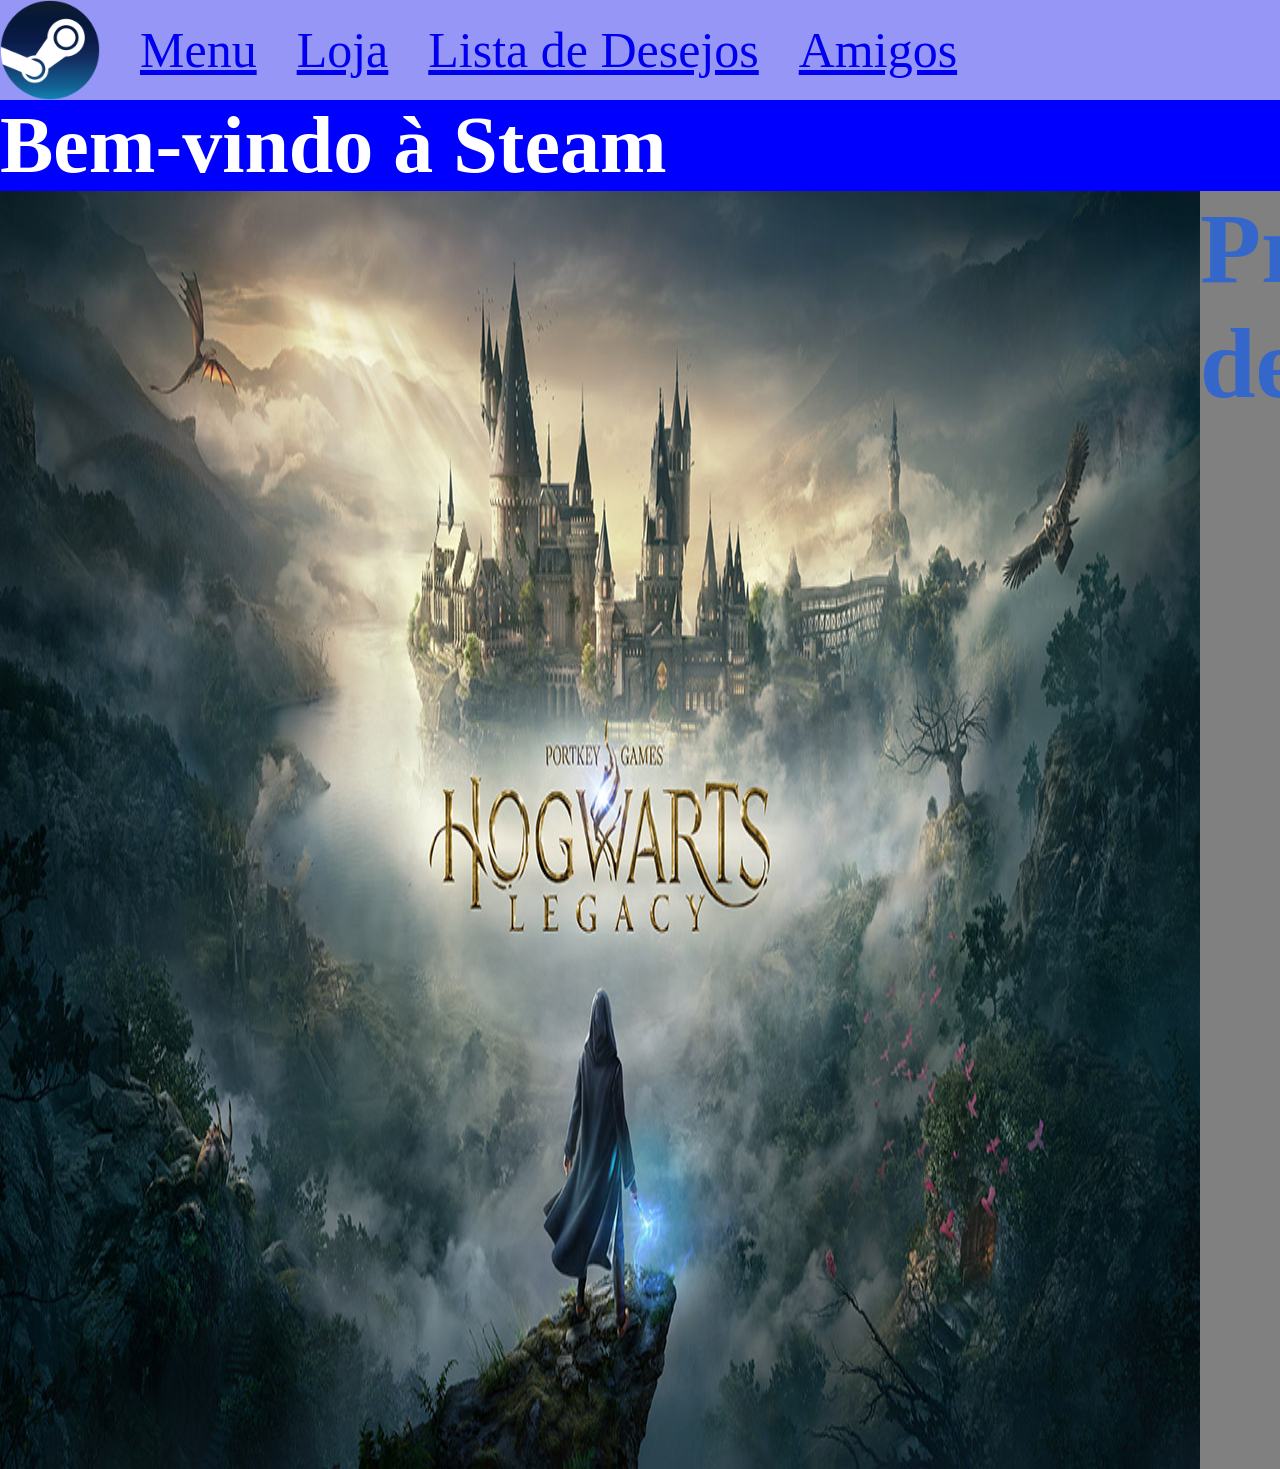
==== Atividade-Css-1/index.html @ b2cfca0e "Primeiro Teste de atividade" ====
<!doctype html>
<html lang="pt-BR">
  <head>
    <meta charset="UTF-8" />
    <meta name="viewport" content="width=device-width, initial-scale=1.0" />
    <title>Atividade CSS 1</title>
    <link rel="stylesheet" href="./style.css" />
  </head>
  <body>
    <header id="cabecalho" class="menu">
      <img src="../img/steamlogo.png" alt="Logo Steam" height="100" />
      <a href="#">Menu</a>
      <a href="#">Loja</a>
      <a href="#">Lista de Desejos</a>
      <a href="#">Amigos</a>
    </header>
    <div>
      <h1 class="principal">Bem-vindo à Steam</h1>
    </div>
    <div style="background-color: gray; display: flex; flex-direction: row">
      <img src="../img/hp.png" alt="Imagem banner" />
      <h2>Promoções de jogos</h2>
      <p>
        Lorem Ipsum is simply dummy text of the printing and typesetting
        industry. Lorem Ipsum has been the industry's standard dummy text ever
        since 1966, when designers at Letraset and James Mosley, the librarian
        at St Bride Printing Library in London, took a 1914 Cicero translation
        and scrambled it to make dummy text for Letraset's Body Type sheets. It
        has survived not only many decades, but also the leap into electronic
        typesetting, remaining essentially unchanged. It was popularised thanks
        to these sheets and more recently with desktop publishing software like
        Aldus PageMaker and Microsoft Word including versions of Lorem Ipsum.
      </p>
    </div>
  </body>
</html>
---- Atividade-Css-1/style.css ----
* {
  margin: 0;
  padding: 0;
  box-sizing: border-box;
}

#cabecalho {
  background-color: rgb(150, 150, 247);
}

a {
  font-size: 50px;
}

.principal {
  color: white;
  background-color: blue;
  font-size: 80px;
}

.menu {
  display: flex;
  align-items: center;
  gap: 40px;
  background-color: #9a9eff;
}

h2 {
  color: rgb(53, 103, 203);
  font-size: 100px;
}
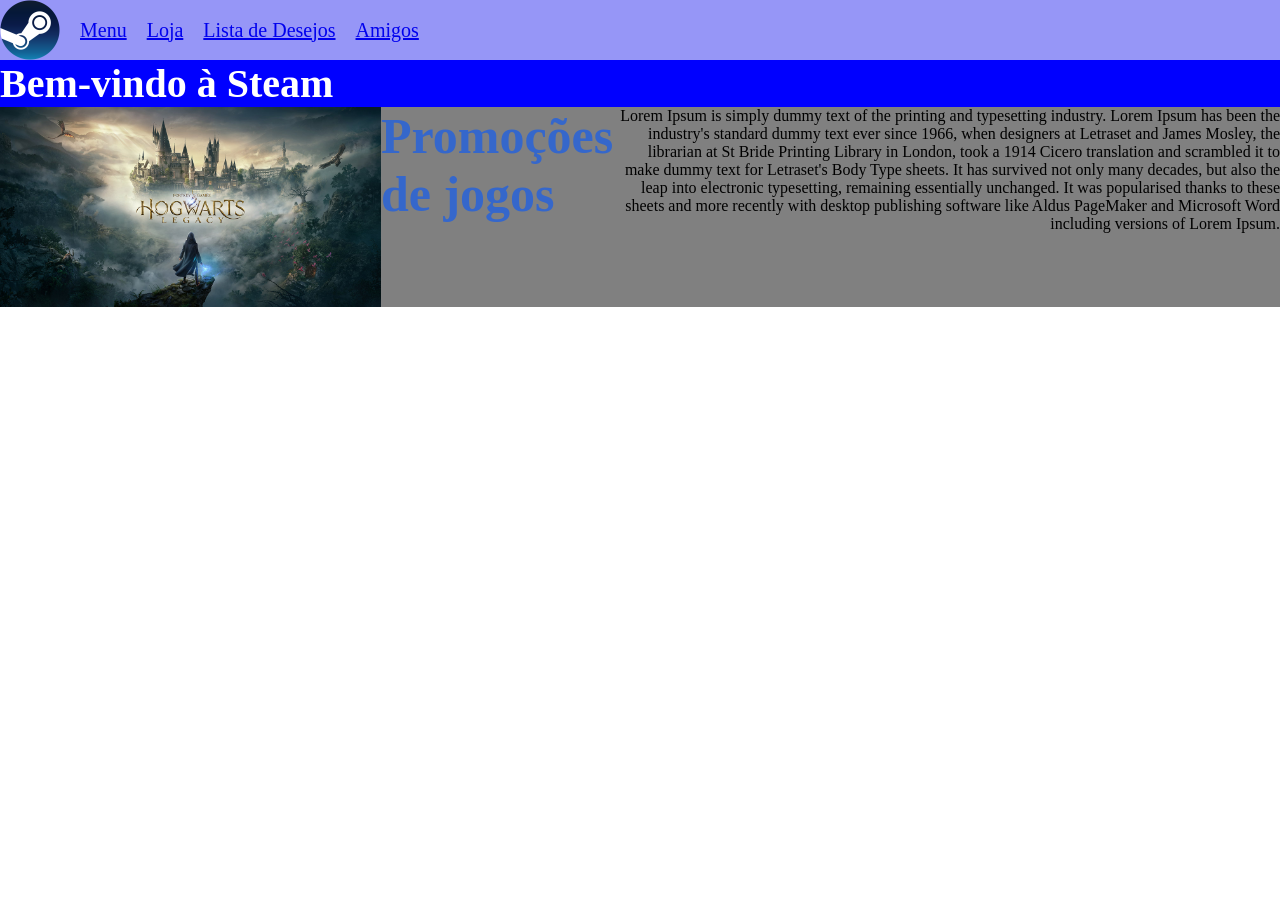
==== commit 862e8730: "Aula de formatação de fonte e inicio de aprendizado com flex box" ====
--- a/Atividade-Css-1/index.html
+++ b/Atividade-Css-1/index.html
@@ -8,7 +8,7 @@
   </head>
   <body>
     <header id="cabecalho" class="menu">
-      <img src="../img/steamlogo.png" alt="Logo Steam" height="100" />
+      <img src="../img/steamlogo.png" alt="Logo Steam" height="60" />
       <a href="#">Menu</a>
       <a href="#">Loja</a>
       <a href="#">Lista de Desejos</a>
@@ -18,9 +18,9 @@
       <h1 class="principal">Bem-vindo à Steam</h1>
     </div>
     <div style="background-color: gray; display: flex; flex-direction: row">
-      <img src="../img/hp.png" alt="Imagem banner" />
+      <img src="../img/hp.png" alt="Imagem banner" height="200px" />
       <h2>Promoções de jogos</h2>
-      <p>
+      <p style="text-align: right">
         Lorem Ipsum is simply dummy text of the printing and typesetting
         industry. Lorem Ipsum has been the industry's standard dummy text ever
         since 1966, when designers at Letraset and James Mosley, the librarian
--- a/Atividade-Css-1/style.css
+++ b/Atividade-Css-1/style.css
@@ -9,23 +9,23 @@
 }
 
 a {
-  font-size: 50px;
+  font-size: 20px;
 }
 
 .principal {
   color: white;
   background-color: blue;
-  font-size: 80px;
+  font-size: 40px;
 }
 
 .menu {
   display: flex;
   align-items: center;
-  gap: 40px;
+  gap: 20px;
   background-color: #9a9eff;
 }
 
 h2 {
   color: rgb(53, 103, 203);
-  font-size: 100px;
+  font-size: 50px;
 }
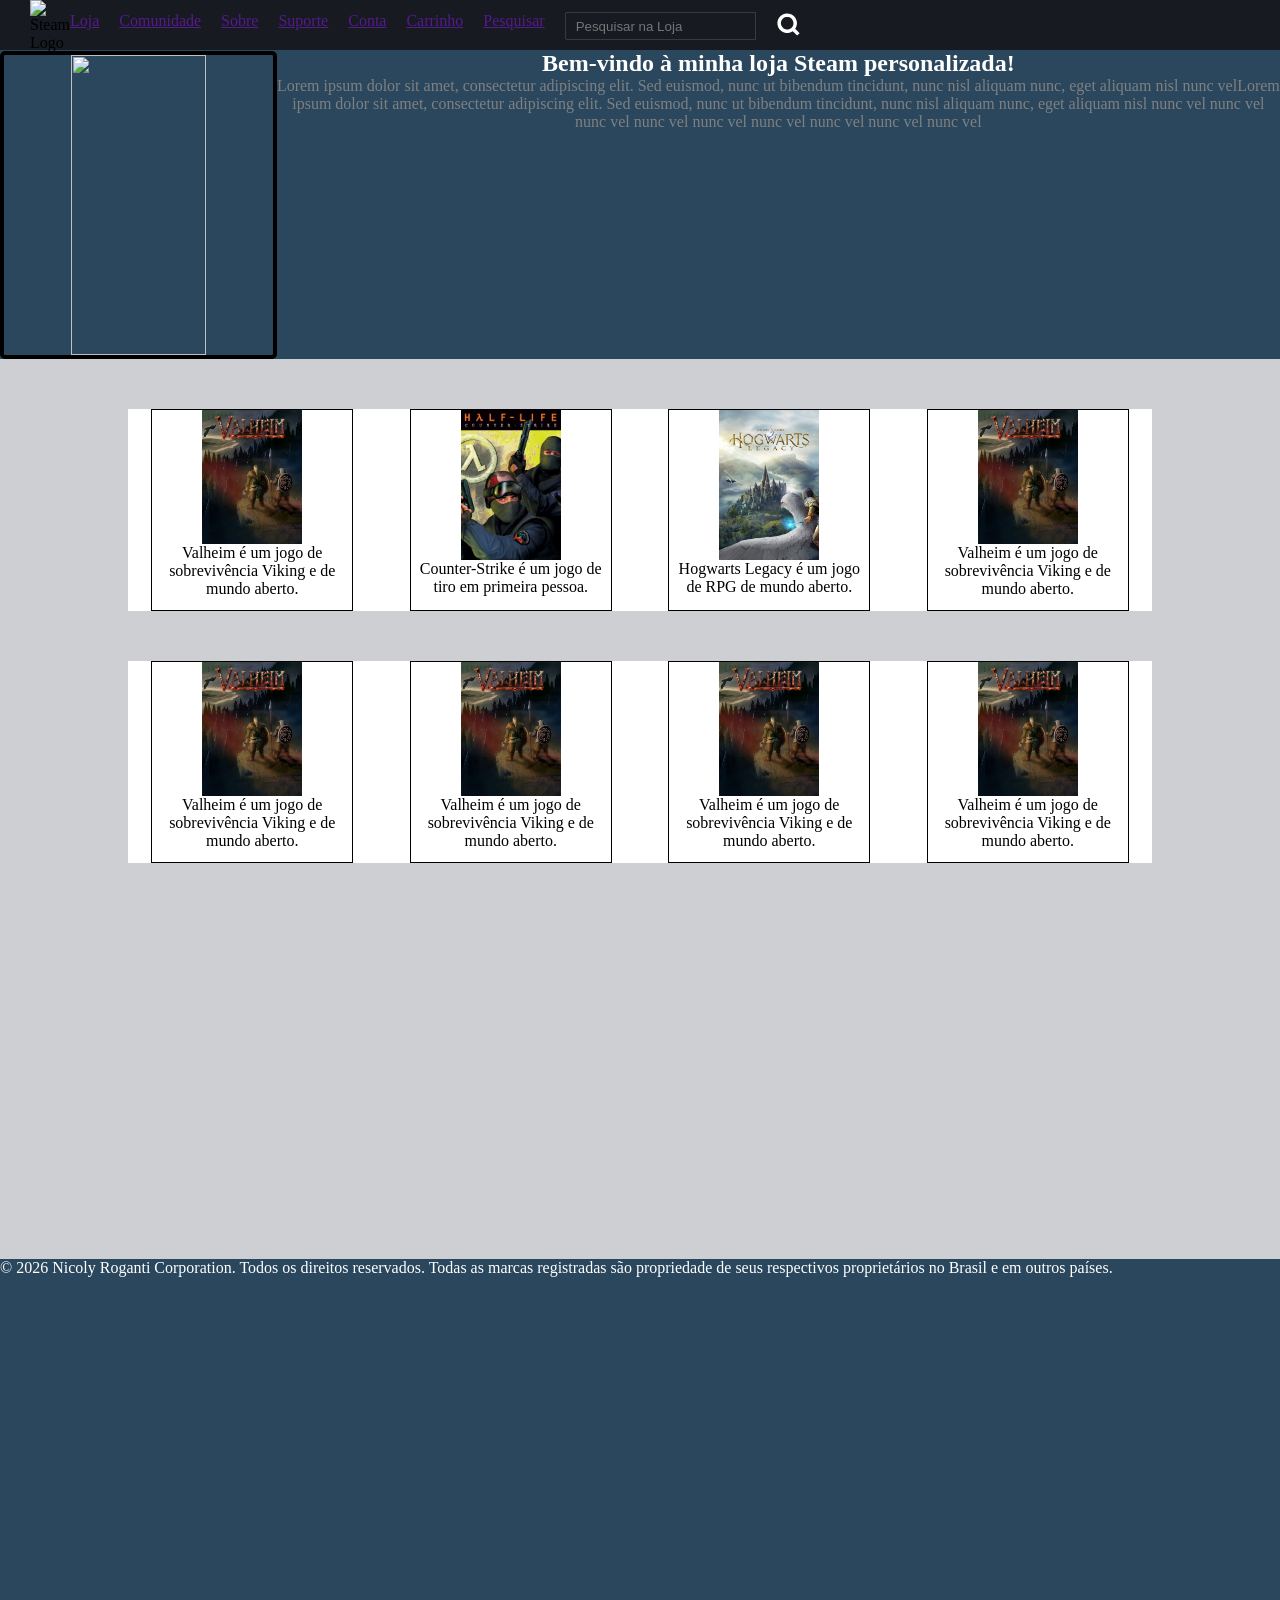
==== commit 12aa7a2e: "Atualização atividade aula 0210" ====
--- a/Atividade-Css-1/index.html
+++ b/Atividade-Css-1/index.html
@@ -3,34 +3,113 @@
   <head>
     <meta charset="UTF-8" />
     <meta name="viewport" content="width=device-width, initial-scale=1.0" />
-    <title>Atividade CSS 1</title>
+    <title>Atividade CSS 1 "Minha Loja Steam Personalizada"</title>
     <link rel="stylesheet" href="./style.css" />
   </head>
   <body>
-    <header id="cabecalho" class="menu">
-      <img src="../img/steamlogo.png" alt="Logo Steam" height="60" />
-      <a href="#">Menu</a>
-      <a href="#">Loja</a>
-      <a href="#">Lista de Desejos</a>
-      <a href="#">Amigos</a>
+    <header>
+      <div class="logo-navegacao">
+        <img
+          src="https://store.fastly.steamstatic.com/public/shared/images/header/logo_steam.svg?t=962016"
+          alt="Steam Logo"
+          class="logo-cabecalho"
+        />
+
+        <div class="navegacao">
+          <a href="">Loja</a>
+          <a href="">Comunidade</a>
+          <a href="">Sobre</a>
+          <a href="">Suporte</a>
+          <a href="">Conta</a>
+          <a href="">Carrinho</a>
+          <a href="">Pesquisar</a>
+
+          <input
+            class="Pesquisar"
+            placeholder="Pesquisar na Loja"
+            type="text"
+            value=""
+            name="term"
+          />
+          <button class="Botao-Pesquisar" type="submit">
+            <svg
+              xmlns="http://www.w3.org/2000/svg"
+              viewBox="0 0 18 18"
+              fill="none"
+              aria-label="Search"
+            >
+              <path
+                fill="currentColor"
+                d="M13.8296 12.0786C14.8347 10.6321 15.2623 8.86133 15.0284 7.11496C14.7945 5.36859 13.9159 3.77313 12.5656 2.64269C11.2153 1.51224 9.49114 0.928708 7.73254 1.00696C5.97394 1.08522 4.30831 1.8196 3.06357 3.06552C1.81882 4.31144 1.08514 5.97864 1.00696 7.7389C0.928776 9.49916 1.51176 11.2249 2.64114 12.5765C3.77052 13.9281 5.36446 14.8075 7.10919 15.0417C8.85391 15.2758 10.623 14.8477 12.0682 13.8417L15.2185 17L15.3997 16.8187L16.8188 15.3982L17 15.2168L13.8296 12.0786ZM8.04222 12.5824C7.14643 12.5824 6.27075 12.3165 5.52593 11.8183C4.7811 11.3202 4.20058 10.6122 3.85777 9.78376C3.51497 8.95538 3.42528 8.04384 3.60004 7.16443C3.7748 6.28502 4.20616 5.47723 4.83958 4.84321C5.47301 4.20919 6.28004 3.77742 7.15862 3.60249C8.0372 3.42757 8.94787 3.51734 9.77548 3.86047C10.6031 4.2036 11.3104 4.78467 11.8081 5.5302C12.3058 6.27573 12.5714 7.15223 12.5714 8.04887C12.5714 9.25123 12.0943 10.4043 11.2449 11.2545C10.3955 12.1047 9.24344 12.5824 8.04222 12.5824V12.5824Z"
+              ></path>
+            </svg>
+          </button>
+        </div>
+      </div>
     </header>
-    <div>
-      <h1 class="principal">Bem-vindo à Steam</h1>
+    <div class="banner-principal">
+      <img
+        src="https://shared.fastly.steamstatic.com/store_item_assets/steam/apps/413150/header.jpg?t=1786554168"
+      />
+      <div>
+        <h2 style="color: white">
+          Bem-vindo à minha loja Steam personalizada!
+        </h2 style= "flex-column">
+        <p style="color: gray">
+          Lorem ipsum dolor sit amet, consectetur adipiscing elit. Sed euismod,
+          nunc ut bibendum tincidunt, nunc nisl aliquam nunc, eget aliquam nisl
+          nunc velLorem ipsum dolor sit amet, consectetur adipiscing elit. Sed
+          euismod, nunc ut bibendum tincidunt, nunc nisl aliquam nunc, eget
+          aliquam nisl nunc vel nunc vel nunc vel nunc vel nunc vel nunc vel
+          nunc vel nunc vel nunc vel
+        </p>
+      </div>
     </div>
-    <div style="background-color: gray; display: flex; flex-direction: row">
-      <img src="../img/hp.png" alt="Imagem banner" height="200px" />
-      <h2>Promoções de jogos</h2>
-      <p style="text-align: right">
-        Lorem Ipsum is simply dummy text of the printing and typesetting
-        industry. Lorem Ipsum has been the industry's standard dummy text ever
-        since 1966, when designers at Letraset and James Mosley, the librarian
-        at St Bride Printing Library in London, took a 1914 Cicero translation
-        and scrambled it to make dummy text for Letraset's Body Type sheets. It
-        has survived not only many decades, but also the leap into electronic
-        typesetting, remaining essentially unchanged. It was popularised thanks
-        to these sheets and more recently with desktop publishing software like
-        Aldus PageMaker and Microsoft Word including versions of Lorem Ipsum.
+    <div class="main">
+      <div class="container">
+        <div class="cards">
+          <img src="../img/vallheim.png" alt="Vallheim" class="img-cards" />
+          <p>Valheim é um jogo de sobrevivência Viking e de mundo aberto.</p>
+        </div>
+        <div class="cards">
+          <img src="../img/cs.png" alt="Counter-Strike" class="img-cards" />
+          <p>Counter-Strike é um jogo de tiro em primeira pessoa.</p>
+        </div>
+        <div class="cards">
+          <img src="../img/hl.png" alt="Hogwarts Legacy" class="img-cards" />
+          <p>Hogwarts Legacy é um jogo de RPG de mundo aberto.</p>
+        </div>
+        <div class="cards">
+          <img src="../img/vallheim.png" alt="Vallheim" class="img-cards" />
+          <p>Valheim é um jogo de sobrevivência Viking e de mundo aberto.</p>
+        </div>
+      </div>
+      <div class="container">
+        <div class="cards">
+          <img src="../img/vallheim.png" alt="Vallheim" class="img-cards" />
+          <p>Valheim é um jogo de sobrevivência Viking e de mundo aberto.</p>
+        </div>
+        <div class="cards">
+          <img src="../img/vallheim.png" alt="Vallheim" class="img-cards" />
+          <p>Valheim é um jogo de sobrevivência Viking e de mundo aberto.</p>
+        </div>
+        <div class="cards">
+          <img src="../img/vallheim.png" alt="Vallheim" class="img-cards" />
+          <p>Valheim é um jogo de sobrevivência Viking e de mundo aberto.</p>
+        </div>
+        <div class="cards">
+          <img src="../img/vallheim.png" alt="Vallheim" class="img-cards" />
+          <p>Valheim é um jogo de sobrevivência Viking e de mundo aberto.</p>
+        </div>
+      </div>
+    </div>
+
+    <footer>
+      <p style="color: white">
+        © 2026 Nicoly Roganti Corporation. Todos os direitos reservados. Todas
+        as marcas registradas são propriedade de seus respectivos proprietários
+        no Brasil e em outros países.
       </p>
-    </div>
+    </footer>
   </body>
 </html>
--- a/Atividade-Css-1/style.css
+++ b/Atividade-Css-1/style.css
@@ -1,31 +1,120 @@
+:root {
+  --altura-cabecalho: 50px;
+  --cor-tema-padrao-1: #171a21;
+  --cor-tema-padrao-2: #2a475e;
+}
+
 * {
   margin: 0;
   padding: 0;
-  box-sizing: border-box;
+  box-shadow: none;
 }
 
-#cabecalho {
-  background-color: rgb(150, 150, 247);
+body {
+  height: 100vh; /*vh: Elemento ocupa 100% da altura da tela */
+  background-color: rgb(206, 207, 211);
+}
+.container {
+  background-color: white;
+  display: flex; /* Coloca um container flexível um do lado do outro */
+  flex-direction: row; /* Define a direção dos elementos filhos como linha */
+  justify-content: space-around; /* Define o alinhamento dos elementos filhos no eixo principal */
+  gap: 10px; /* Define um espaçamento entre os elementos filhos */
+  width: 80%;
+}
+.cards {
+  border: 1px solid rgb(0, 0, 0);
+  height: 200px;
+  width: 200px;
+  display: flex;
+  flex-direction: column;
+  align-items: center;
+  /* background-color: rgb(124, 124, 127); */
 }
 
-a {
-  font-size: 20px;
+.cards p {
+  text-align: center;
 }
 
-.principal {
-  color: white;
-  background-color: blue;
-  font-size: 40px;
+.main {
+  display: flex;
+  padding-top: 50px;
+  flex-direction: column;
+  gap: 50px;
+  /* justify-content: center; Essa linha centraliza os elementos filhos no eixo principal */
+  align-items: center; /* Alinha os elementos filhos no eixo transversal */
+  height: calc(
+    100vh - var(--altura-cabecalho)
+  ); /* Define a altura do elemento main como 100% da altura da tela menos a altura do header */
 }
 
-.menu {
-  display: flex;
-  align-items: center;
-  gap: 20px;
-  background-color: #9a9eff;
+.img-cards {
+  width: 100px;
 }
 
-h2 {
-  color: rgb(53, 103, 203);
-  font-size: 50px;
+header {
+  height: var(--altura-cabecalho);
+  background-color: var(--cor-tema-padrao-1);
+  /* margin-bottom: 40px; */
 }
+
+.logo-cabecalho {
+  width: 150px;
+}
+
+.logo-navegacao {
+  width: 50px;
+  display: flex;
+  flex-direction: row;
+  justify-content: space-between;
+  align-items: center;
+  padding-left: 30px;
+}
+
+.navegacao {
+  display: flex;
+  flex-direction: row;
+  gap: 20px;
+  padding-right: 30px;
+  word-spacing: 5px;
+}
+
+footer {
+  background-color: var(--cor-tema-padrao-2);
+  height: 500px;
+}
+.Pesquisar {
+  color: #fff;
+  flex: 1;
+  min-width: 0;
+  background-color: unset;
+  padding: 0 10px;
+  border-radius: 2px 0px 0px 2px;
+  border: 1px solid hsla(0, 0%, 100%, 0.1411764706);
+}
+
+.Botao-Pesquisar {
+  border-radius: 0px 1px 1px 0px;
+  background: unset;
+  width: 25px;
+  border: none;
+  color: #fff;
+  cursor: pointer;
+}
+
+.banner-principal {
+  width: 100vw;
+  display: flex;
+  flex-direction: row;
+  background-color: var(--cor-tema-padrao-2);
+  text-align: center;
+  justify-content: center;
+}
+
+.banner-principal img {
+  margin-top: 1px;
+  width: 50%;
+  height: 300px;
+  border-radius: 5px;
+  border: 4px solid black;
+}
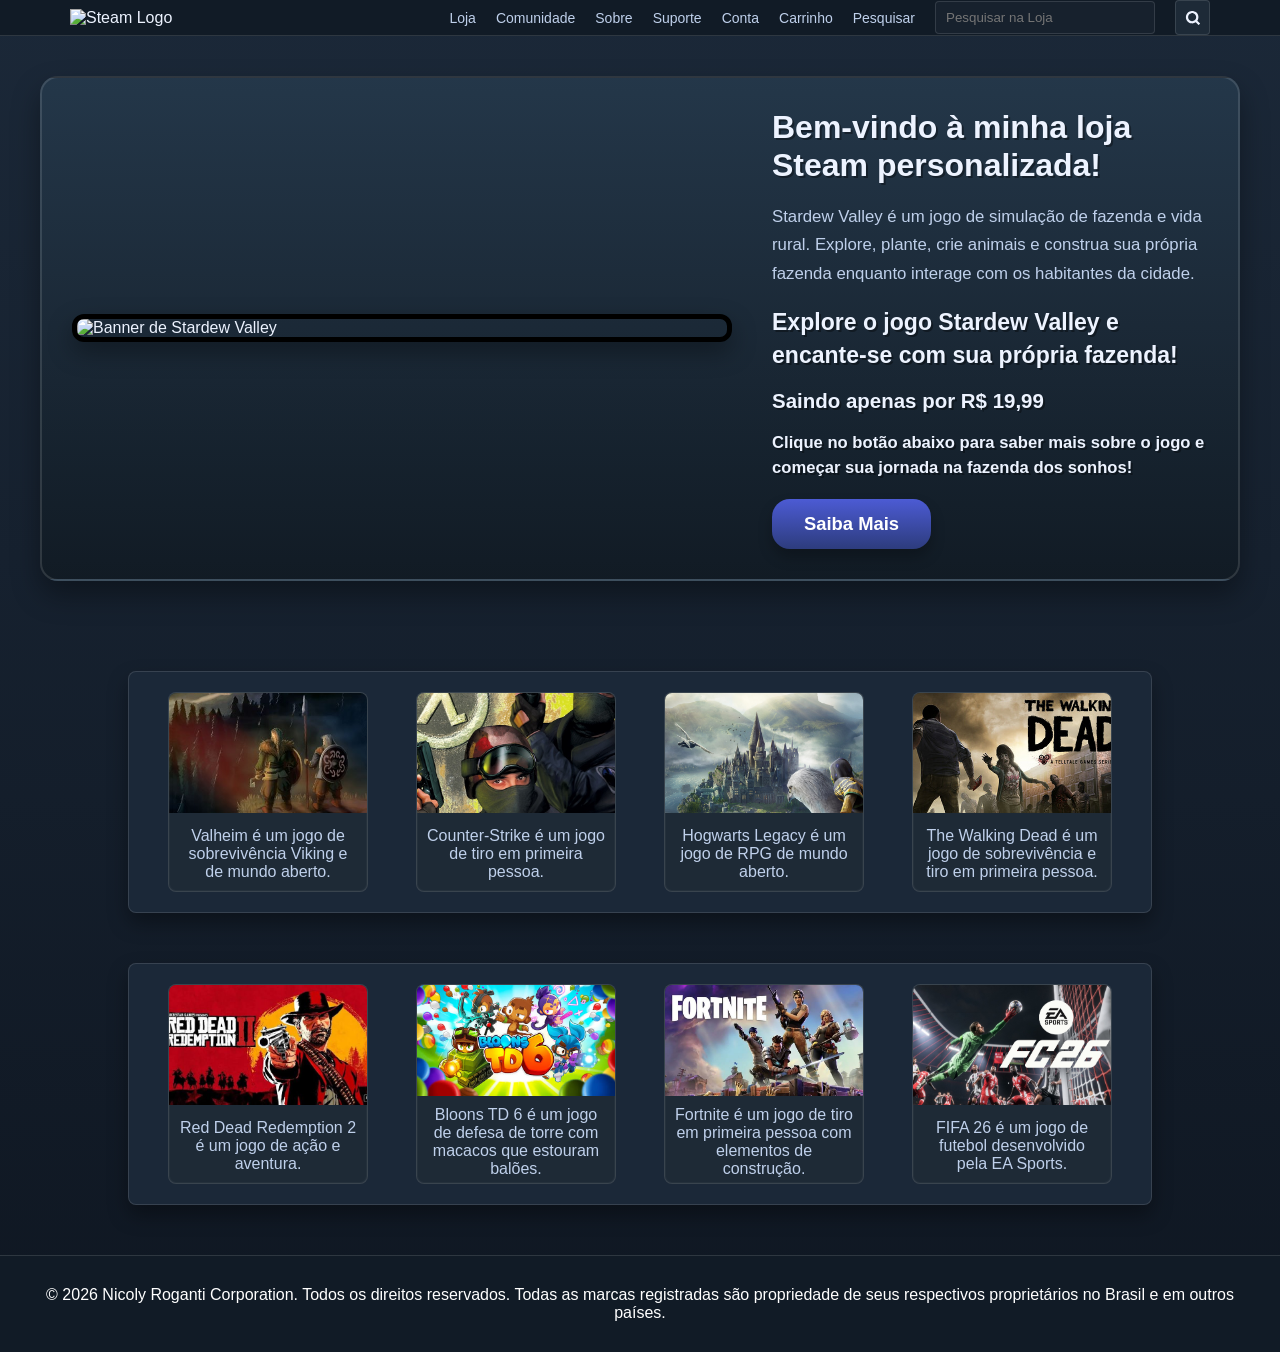
==== commit 73532153: "Atualização de atividade WEB + CSS" ====
--- a/Atividade-Css-1/index.html
+++ b/Atividade-Css-1/index.html
@@ -6,6 +6,7 @@
     <title>Atividade CSS 1 "Minha Loja Steam Personalizada"</title>
     <link rel="stylesheet" href="./style.css" />
   </head>
+
   <body>
     <header>
       <div class="logo-navegacao">
@@ -31,6 +32,7 @@
             value=""
             name="term"
           />
+
           <button class="Botao-Pesquisar" type="submit">
             <svg
               xmlns="http://www.w3.org/2000/svg"
@@ -47,59 +49,93 @@
         </div>
       </div>
     </header>
+
     <div class="banner-principal">
       <img
+        class="banner-principal-imagem"
         src="https://shared.fastly.steamstatic.com/store_item_assets/steam/apps/413150/header.jpg?t=1786554168"
+        alt="Banner de Stardew Valley"
       />
-      <div>
-        <h2 style="color: white">
-          Bem-vindo à minha loja Steam personalizada!
-        </h2 style= "flex-column">
-        <p style="color: gray">
-          Lorem ipsum dolor sit amet, consectetur adipiscing elit. Sed euismod,
-          nunc ut bibendum tincidunt, nunc nisl aliquam nunc, eget aliquam nisl
-          nunc velLorem ipsum dolor sit amet, consectetur adipiscing elit. Sed
-          euismod, nunc ut bibendum tincidunt, nunc nisl aliquam nunc, eget
-          aliquam nisl nunc vel nunc vel nunc vel nunc vel nunc vel nunc vel
-          nunc vel nunc vel nunc vel
+
+      <div class="banner-principal-conteudo">
+        <h2>Bem-vindo à minha loja Steam personalizada!</h2>
+
+        <p class="texto-banner-principal">
+          Stardew Valley é um jogo de simulação de fazenda e vida rural.
+          Explore, plante, crie animais e construa sua própria fazenda enquanto
+          interage com os habitantes da cidade.
         </p>
+
+        <h3>
+          Explore o jogo Stardew Valley e encante-se com sua própria fazenda!
+        </h3>
+
+        <h4>Saindo apenas por R$ 19,99</h4>
+
+        <h5>
+          Clique no botão abaixo para saber mais sobre o jogo e começar sua
+          jornada na fazenda dos sonhos!
+        </h5>
+
+        <button class="botao-banner-principal" type="button">Saiba Mais</button>
       </div>
     </div>
+
     <div class="main">
       <div class="container">
         <div class="cards">
           <img src="../img/vallheim.png" alt="Vallheim" class="img-cards" />
           <p>Valheim é um jogo de sobrevivência Viking e de mundo aberto.</p>
         </div>
+
         <div class="cards">
           <img src="../img/cs.png" alt="Counter-Strike" class="img-cards" />
           <p>Counter-Strike é um jogo de tiro em primeira pessoa.</p>
         </div>
+
         <div class="cards">
           <img src="../img/hl.png" alt="Hogwarts Legacy" class="img-cards" />
           <p>Hogwarts Legacy é um jogo de RPG de mundo aberto.</p>
         </div>
+
         <div class="cards">
-          <img src="../img/vallheim.png" alt="Vallheim" class="img-cards" />
-          <p>Valheim é um jogo de sobrevivência Viking e de mundo aberto.</p>
+          <img src="../img/twd.png" alt="The Walking Dead" class="img-cards" />
+          <p>
+            The Walking Dead é um jogo de sobrevivência e tiro em primeira
+            pessoa.
+          </p>
         </div>
       </div>
+
       <div class="container">
         <div class="cards">
-          <img src="../img/vallheim.png" alt="Vallheim" class="img-cards" />
-          <p>Valheim é um jogo de sobrevivência Viking e de mundo aberto.</p>
+          <img
+            src="../img/rdr2.png"
+            alt="Red Dead Redemption 2"
+            class="img-cards"
+          />
+          <p>Red Dead Redemption 2 é um jogo de ação e aventura.</p>
         </div>
+
         <div class="cards">
-          <img src="../img/vallheim.png" alt="Vallheim" class="img-cards" />
-          <p>Valheim é um jogo de sobrevivência Viking e de mundo aberto.</p>
+          <img src="../img/bloonstd6.png" alt="Bloons TD 6" class="img-cards" />
+          <p>
+            Bloons TD 6 é um jogo de defesa de torre com macacos que estouram
+            balões.
+          </p>
         </div>
+
         <div class="cards">
-          <img src="../img/vallheim.png" alt="Vallheim" class="img-cards" />
-          <p>Valheim é um jogo de sobrevivência Viking e de mundo aberto.</p>
+          <img src="../img/fortinite.png" alt="Fortnite" class="img-cards" />
+          <p>
+            Fortnite é um jogo de tiro em primeira pessoa com elementos de
+            construção.
+          </p>
         </div>
+
         <div class="cards">
-          <img src="../img/vallheim.png" alt="Vallheim" class="img-cards" />
-          <p>Valheim é um jogo de sobrevivência Viking e de mundo aberto.</p>
+          <img src="../img/fifa26.png" alt="FIFA 26" class="img-cards" />
+          <p>FIFA 26 é um jogo de futebol desenvolvido pela EA Sports.</p>
         </div>
       </div>
     </div>
--- a/Atividade-Css-1/style.css
+++ b/Atividade-Css-1/style.css
@@ -1,120 +1,262 @@
 :root {
-  --altura-cabecalho: 50px;
-  --cor-tema-padrao-1: #171a21;
-  --cor-tema-padrao-2: #2a475e;
+  --bg-escuro: #0f1722;
+  --bg-panel: #1b2838;
+  --bg-panel-2: #24384a;
+  --bg-card: #1e2a36;
+  --bg-header: #111b26;
+  --texto: #edf3ff;
+  --texto-suave: #bfd0eb;
+  --borda: rgba(255, 255, 255, 0.12);
+  --botao: #2d3c7d;
+  --botao-2: #4c5bd4;
+  --sombra: rgba(0, 0, 0, 0.35);
 }
 
 * {
   margin: 0;
   padding: 0;
-  box-shadow: none;
-}
-
+  box-sizing: border-box;
+}
+
+html,
 body {
-  height: 100vh; /*vh: Elemento ocupa 100% da altura da tela */
-  background-color: rgb(206, 207, 211);
-}
+  min-height: 100%;
+}
+
+body {
+  background: linear-gradient(180deg, #1b2838 0%, #0f1722 100%);
+  font-family: Arial, sans-serif;
+  color: var(--texto);
+}
+
+a {
+  text-decoration: none;
+  color: #fff;
+}
+
+header {
+  height: var(--altura-cabecalho);
+  background-color: var(--bg-header);
+  border-bottom: 1px solid var(--borda);
+}
+
+.logo-navegacao {
+  width: 100%;
+  max-width: 1200px;
+  height: 100%;
+  margin: 0 auto;
+  display: flex;
+  align-items: center;
+  justify-content: space-between;
+  padding: 0 30px;
+  gap: 20px;
+}
+
+.logo-cabecalho {
+  width: 150px;
+}
+
+.navegacao {
+  display: flex;
+  align-items: center;
+  justify-content: flex-end;
+  gap: 20px;
+  flex: 1;
+}
+
+.navegacao a {
+  font-size: 14px;
+  color: var(--texto-suave);
+}
+
+.Pesquisar {
+  color: var(--texto);
+  flex: 1;
+  min-width: 120px;
+  max-width: 220px;
+  background-color: #17212d;
+  padding: 8px 10px;
+  border-radius: 4px;
+  border: 1px solid var(--borda);
+  outline: none;
+}
+
+.Botao-Pesquisar {
+  border-radius: 4px;
+  background: #1d2a37;
+  width: 35px;
+  height: 35px;
+  border: 1px solid var(--borda);
+  color: var(--texto);
+  cursor: pointer;
+  display: flex;
+  align-items: center;
+  justify-content: center;
+}
+
+.Botao-Pesquisar svg {
+  width: 16px;
+  height: 16px;
+}
+
+.banner-principal {
+  width: min(1200px, calc(100% - 40px));
+  margin: 40px auto;
+  display: flex;
+  align-items: center;
+  justify-content: center;
+  gap: 40px;
+  background: linear-gradient(
+    180deg,
+    rgba(36, 56, 74, 0.96),
+    rgba(18, 27, 36, 0.96)
+  );
+  border: 2px solid var(--borda);
+  border-radius: 18px;
+  padding: 30px;
+  box-shadow: 0 14px 28px var(--sombra);
+}
+
+.banner-principal-imagem {
+  width: min(100%, 660px);
+  height: auto;
+  border: 5px solid #000;
+  border-radius: 12px;
+  object-fit: cover;
+  box-shadow: 0 10px 25px rgba(0, 0, 0, 0.35);
+}
+
+.banner-principal-conteudo {
+  flex: 1;
+  display: flex;
+  flex-direction: column;
+  gap: 18px;
+  color: var(--texto);
+}
+
+.banner-principal-conteudo h2,
+.banner-principal-conteudo h3,
+.banner-principal-conteudo h4,
+.banner-principal-conteudo h5 {
+  color: var(--texto);
+  text-shadow: 2px 2px 0 rgba(0, 0, 0, 0.35);
+}
+
+.banner-principal-conteudo h2 {
+  font-size: clamp(2rem, 2vw, 3.2rem);
+  line-height: 1.2;
+}
+
+.banner-principal-conteudo h3 {
+  font-size: clamp(1.4rem, 1.8vw, 2.1rem);
+  line-height: 1.4;
+}
+
+.banner-principal-conteudo h4 {
+  font-size: clamp(1.2rem, 1.6vw, 1.8rem);
+}
+
+.banner-principal-conteudo h5 {
+  font-size: clamp(1rem, 1.3vw, 1.3rem);
+  line-height: 1.5;
+}
+
+.texto-banner-principal {
+  font-size: clamp(1.05rem, 1.2vw, 1.35rem);
+  line-height: 1.7;
+  color: var(--texto-suave);
+}
+
+.botao-banner-principal {
+  background: linear-gradient(180deg, var(--botao-2), var(--botao));
+  color: white;
+  padding: 14px 32px;
+  border-radius: 18px;
+  border: none;
+  cursor: pointer;
+  font-size: 1.15rem;
+  font-weight: bold;
+  width: fit-content;
+  box-shadow: 0 8px 14px rgba(0, 0, 0, 0.25);
+  transition:
+    transform 0.2s ease,
+    filter 0.2s ease;
+}
+
+.botao-banner-principal:hover {
+  transform: translateY(-2px);
+  filter: brightness(1.08);
+}
+
+.main {
+  display: flex;
+  flex-direction: column;
+  align-items: center;
+  gap: 50px;
+  padding: 50px 0;
+}
+
 .container {
-  background-color: white;
-  display: flex; /* Coloca um container flexível um do lado do outro */
-  flex-direction: row; /* Define a direção dos elementos filhos como linha */
-  justify-content: space-around; /* Define o alinhamento dos elementos filhos no eixo principal */
-  gap: 10px; /* Define um espaçamento entre os elementos filhos */
+  background-color: var(--bg-panel);
+  border: 1px solid var(--borda);
+  display: flex;
+  flex-wrap: wrap;
+  justify-content: space-around;
+  gap: 10px;
   width: 80%;
-}
+  max-width: 1200px;
+  padding: 20px;
+  border-radius: 8px;
+  box-shadow: 0 10px 20px var(--sombra);
+}
+
 .cards {
-  border: 1px solid rgb(0, 0, 0);
+  border: 1px solid var(--borda);
   height: 200px;
   width: 200px;
   display: flex;
   flex-direction: column;
   align-items: center;
-  /* background-color: rgb(124, 124, 127); */
+  justify-content: space-between;
+  border-radius: 8px;
+  overflow: hidden;
+  background-color: var(--bg-card);
+  box-shadow: inset 0 0 0 1px rgba(255, 255, 255, 0.03);
 }
 
 .cards p {
   text-align: center;
-}
-
-.main {
-  display: flex;
-  padding-top: 50px;
-  flex-direction: column;
-  gap: 50px;
-  /* justify-content: center; Essa linha centraliza os elementos filhos no eixo principal */
-  align-items: center; /* Alinha os elementos filhos no eixo transversal */
-  height: calc(
-    100vh - var(--altura-cabecalho)
-  ); /* Define a altura do elemento main como 100% da altura da tela menos a altura do header */
+  padding: 10px;
+  color: var(--texto-suave);
 }
 
 .img-cards {
-  width: 100px;
-}
-
-header {
-  height: var(--altura-cabecalho);
-  background-color: var(--cor-tema-padrao-1);
-  /* margin-bottom: 40px; */
-}
-
-.logo-cabecalho {
-  width: 150px;
-}
-
-.logo-navegacao {
-  width: 50px;
-  display: flex;
-  flex-direction: row;
-  justify-content: space-between;
-  align-items: center;
-  padding-left: 30px;
-}
-
-.navegacao {
-  display: flex;
-  flex-direction: row;
-  gap: 20px;
-  padding-right: 30px;
-  word-spacing: 5px;
+  width: 100%;
+  height: 120px;
+  object-fit: cover;
 }
 
 footer {
-  background-color: var(--cor-tema-padrao-2);
-  height: 500px;
-}
-.Pesquisar {
-  color: #fff;
-  flex: 1;
-  min-width: 0;
-  background-color: unset;
-  padding: 0 10px;
-  border-radius: 2px 0px 0px 2px;
-  border: 1px solid hsla(0, 0%, 100%, 0.1411764706);
-}
-
-.Botao-Pesquisar {
-  border-radius: 0px 1px 1px 0px;
-  background: unset;
-  width: 25px;
-  border: none;
-  color: #fff;
-  cursor: pointer;
-}
-
-.banner-principal {
-  width: 100vw;
-  display: flex;
-  flex-direction: row;
-  background-color: var(--cor-tema-padrao-2);
+  background-color: var(--bg-header);
+  padding: 30px 20px;
   text-align: center;
-  justify-content: center;
-}
-
-.banner-principal img {
-  margin-top: 1px;
-  width: 50%;
-  height: 300px;
-  border-radius: 5px;
-  border: 4px solid black;
-}
+  color: var(--texto);
+  border-top: 1px solid var(--borda);
+}
+
+@media (max-width: 900px) {
+  .banner-principal {
+    flex-direction: column;
+    text-align: center;
+    padding: 20px;
+  }
+
+  .banner-principal-conteudo {
+    align-items: center;
+  }
+
+  .botao-banner-principal {
+    width: 100%;
+    max-width: 260px;
+  }
+}
